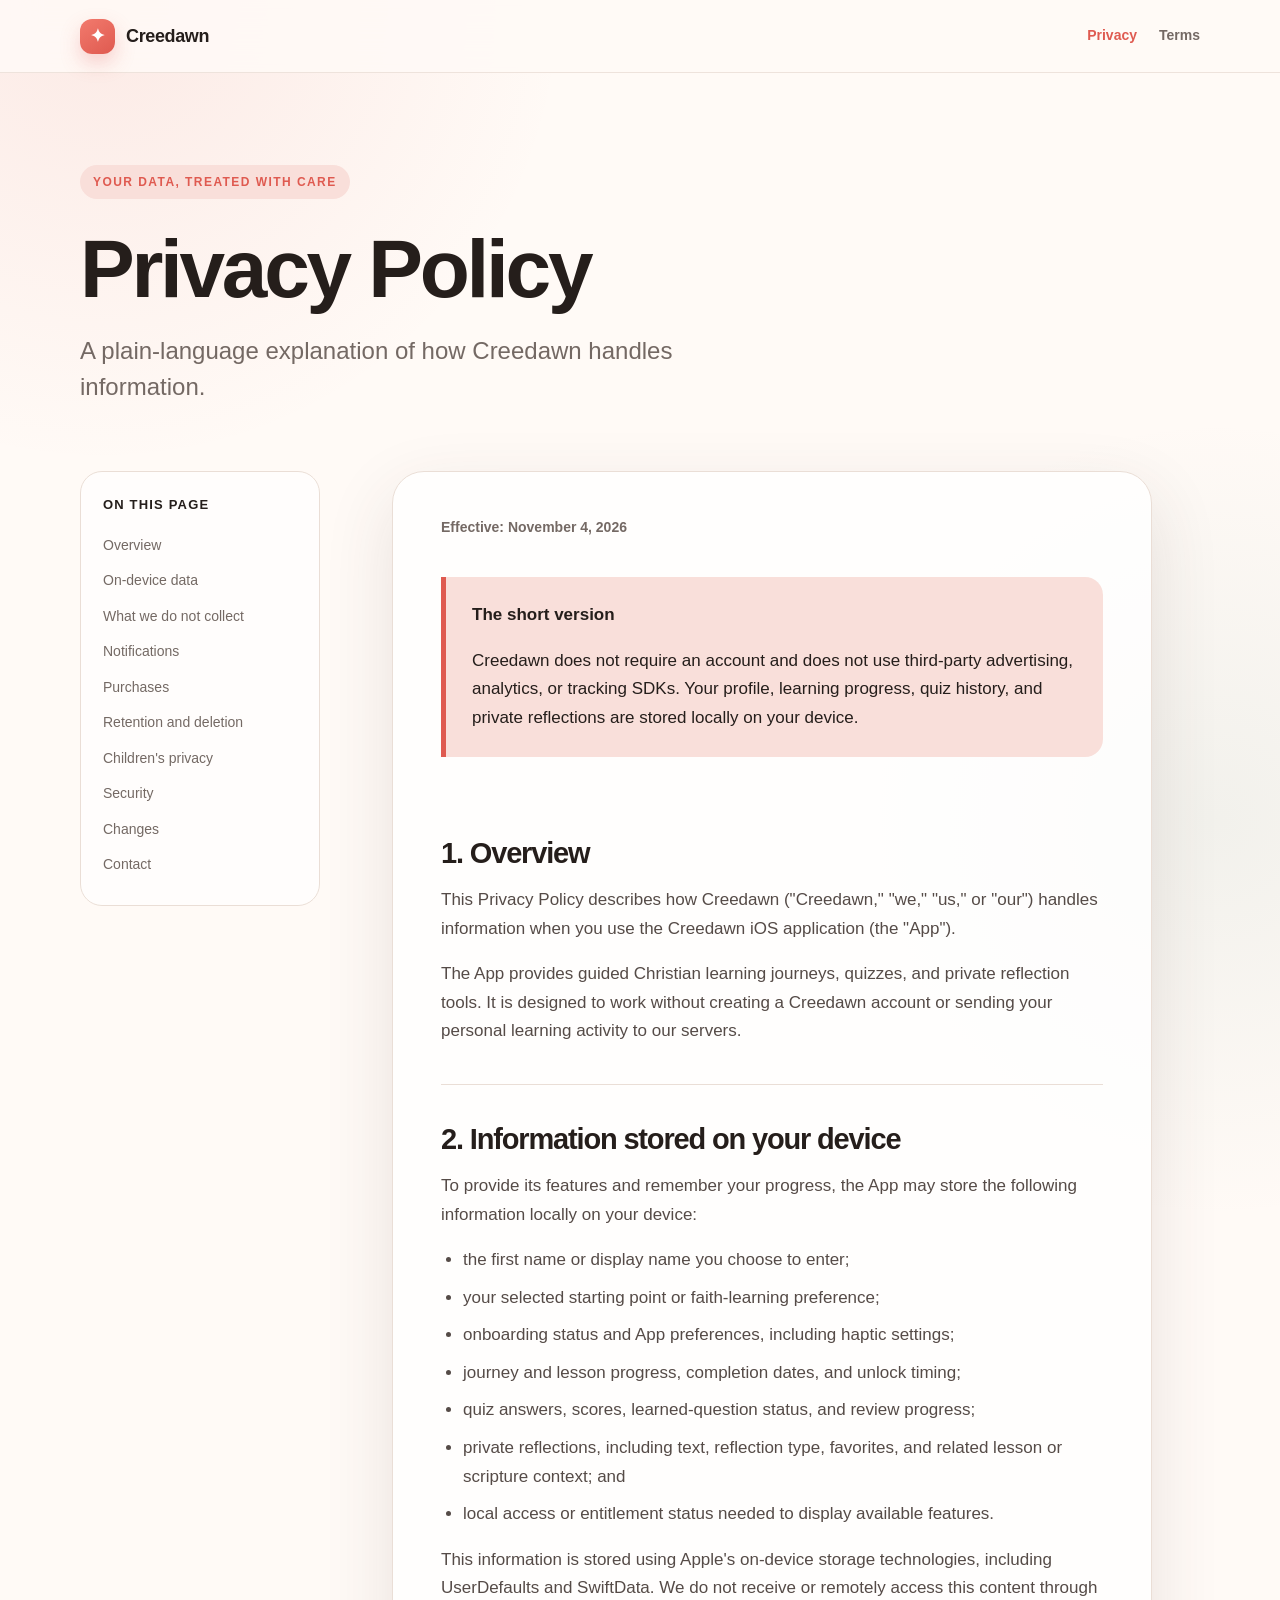
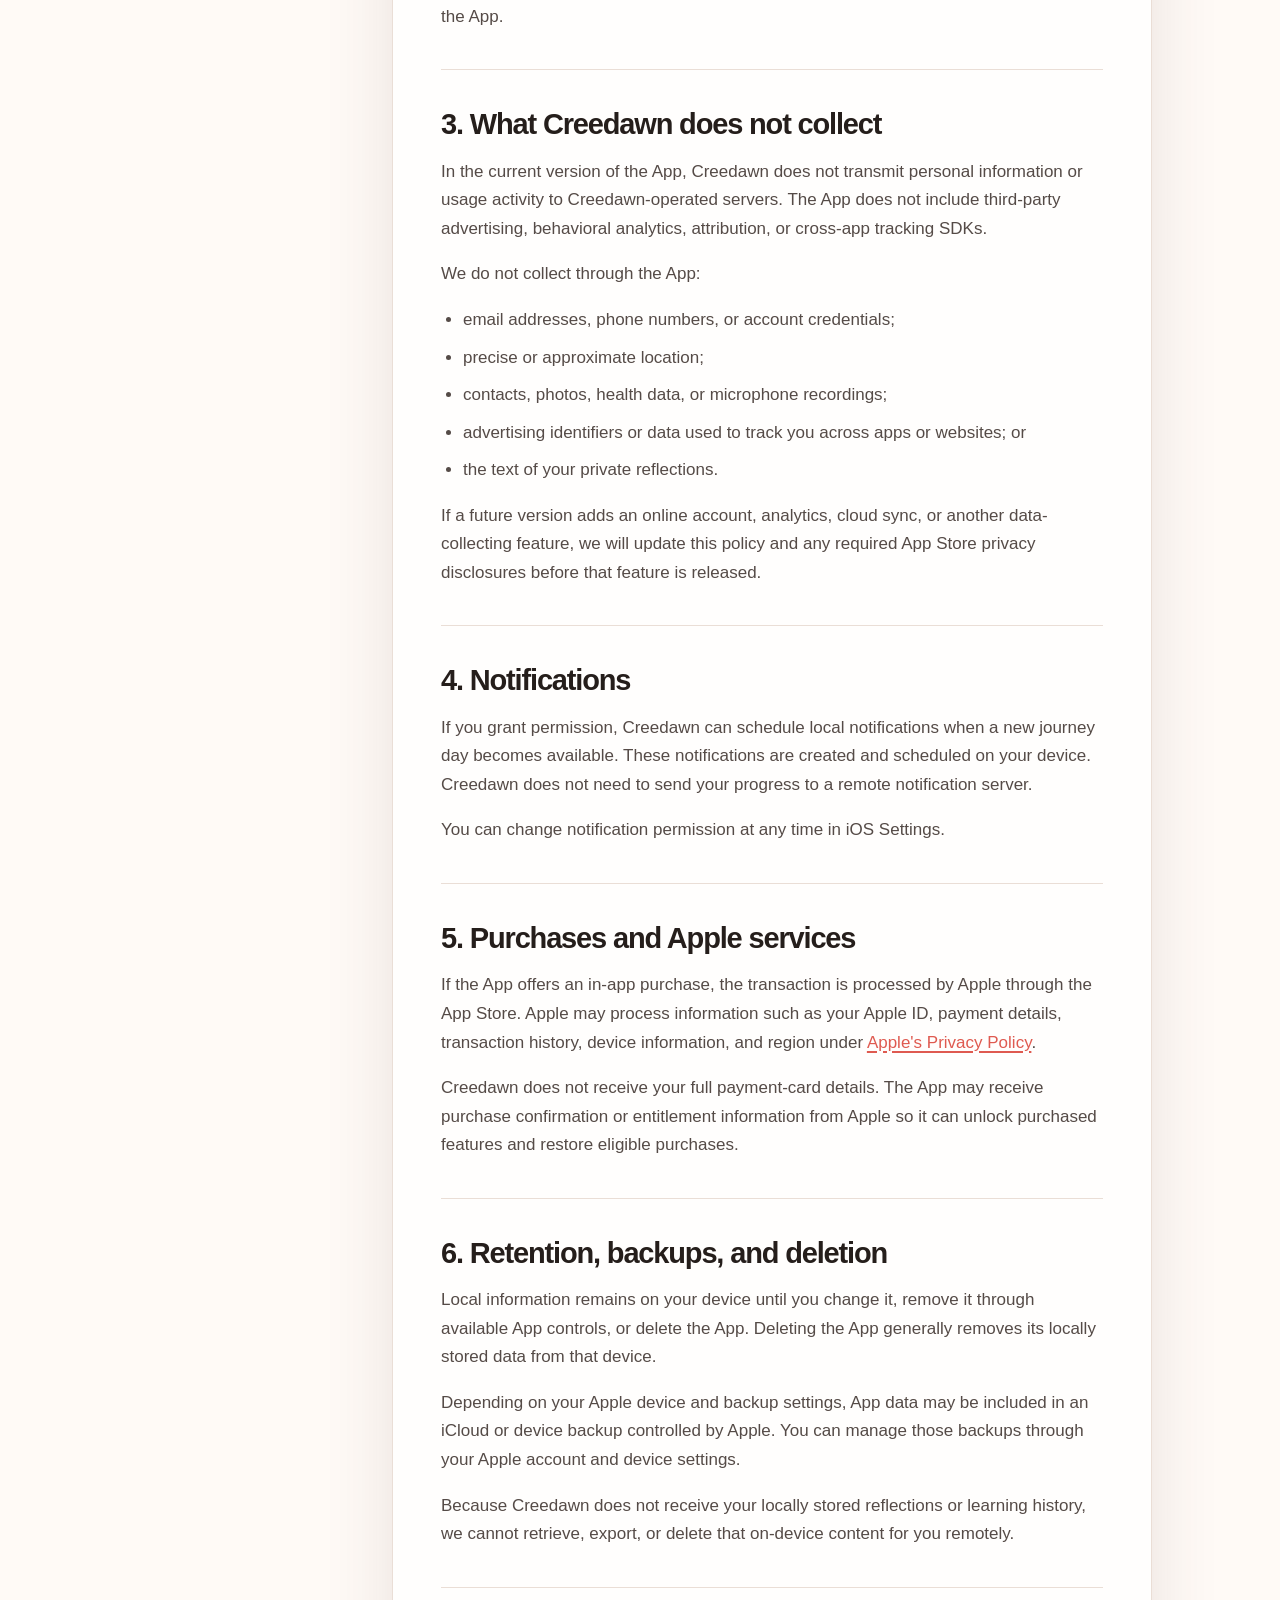
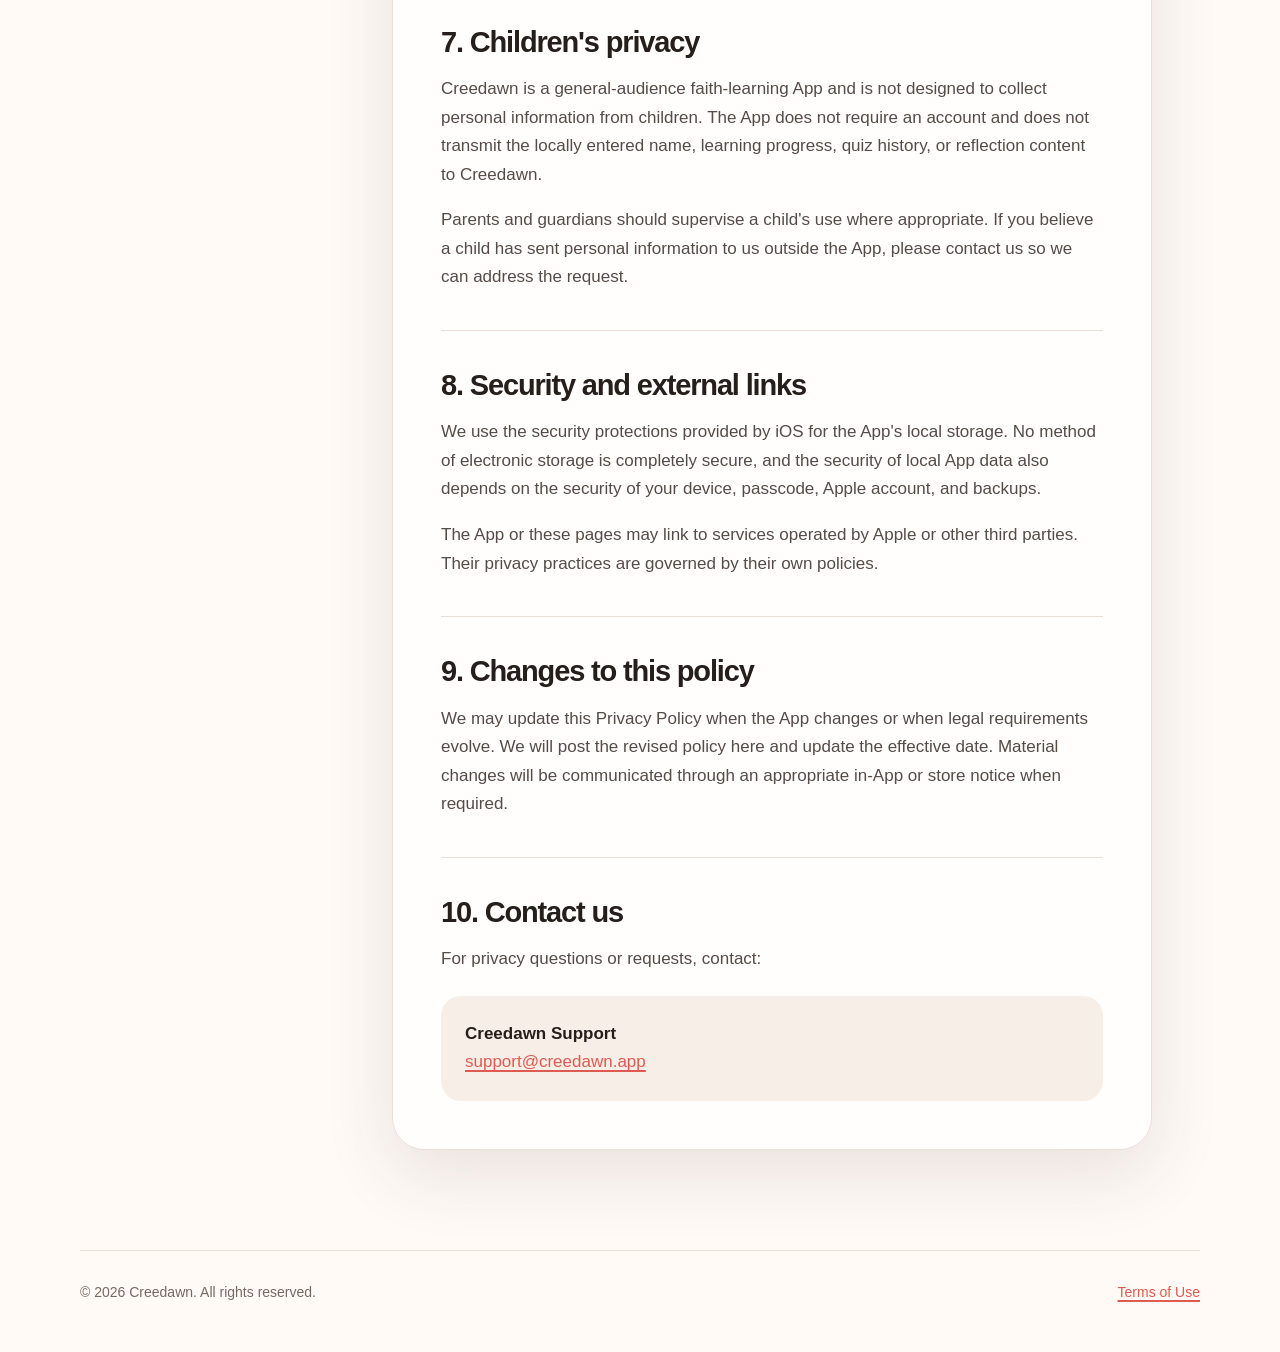
==== privacy/index.html @ 134fe07b "Add Creedawn privacy policy and terms" ====
<!doctype html>
<html lang="en">
<head>
  <meta charset="utf-8">
  <meta name="viewport" content="width=device-width, initial-scale=1">
  <meta name="description" content="Privacy Policy for the Creedawn iOS app.">
  <title>Privacy Policy — Creedawn</title>
  <link rel="stylesheet" href="../assets/styles.css">
</head>
<body>
  <header class="site-header">
    <nav class="nav" aria-label="Primary navigation">
      <a class="brand" href="../"><span class="brand-mark" aria-hidden="true">✦</span>Creedawn</a>
      <div class="nav-links">
        <a href="./" aria-current="page">Privacy</a>
        <a href="../terms/">Terms</a>
      </div>
    </nav>
  </header>

  <main>
    <section class="hero">
      <span class="eyebrow">Your data, treated with care</span>
      <h1>Privacy Policy</h1>
      <p class="hero-copy">A plain-language explanation of how Creedawn handles information.</p>
    </section>

    <div class="legal-layout">
      <aside class="toc" aria-label="Table of contents">
        <strong>On this page</strong>
        <a href="#overview">Overview</a>
        <a href="#on-device-data">On-device data</a>
        <a href="#no-collection">What we do not collect</a>
        <a href="#notifications">Notifications</a>
        <a href="#purchases">Purchases</a>
        <a href="#retention">Retention and deletion</a>
        <a href="#children">Children's privacy</a>
        <a href="#security">Security</a>
        <a href="#changes">Changes</a>
        <a href="#contact">Contact</a>
      </aside>

      <article class="legal-card">
        <p class="effective-date">Effective: November 4, 2026</p>

        <div class="summary">
          <strong>The short version</strong>
          <p>Creedawn does not require an account and does not use third-party advertising, analytics, or tracking SDKs. Your profile, learning progress, quiz history, and private reflections are stored locally on your device.</p>
        </div>

        <section class="legal-section" id="overview">
          <h2>1. Overview</h2>
          <p>This Privacy Policy describes how Creedawn ("Creedawn," "we," "us," or "our") handles information when you use the Creedawn iOS application (the "App").</p>
          <p>The App provides guided Christian learning journeys, quizzes, and private reflection tools. It is designed to work without creating a Creedawn account or sending your personal learning activity to our servers.</p>
        </section>

        <section class="legal-section" id="on-device-data">
          <h2>2. Information stored on your device</h2>
          <p>To provide its features and remember your progress, the App may store the following information locally on your device:</p>
          <ul>
            <li>the first name or display name you choose to enter;</li>
            <li>your selected starting point or faith-learning preference;</li>
            <li>onboarding status and App preferences, including haptic settings;</li>
            <li>journey and lesson progress, completion dates, and unlock timing;</li>
            <li>quiz answers, scores, learned-question status, and review progress;</li>
            <li>private reflections, including text, reflection type, favorites, and related lesson or scripture context; and</li>
            <li>local access or entitlement status needed to display available features.</li>
          </ul>
          <p>This information is stored using Apple's on-device storage technologies, including UserDefaults and SwiftData. We do not receive or remotely access this content through the App.</p>
        </section>

        <section class="legal-section" id="no-collection">
          <h2>3. What Creedawn does not collect</h2>
          <p>In the current version of the App, Creedawn does not transmit personal information or usage activity to Creedawn-operated servers. The App does not include third-party advertising, behavioral analytics, attribution, or cross-app tracking SDKs.</p>
          <p>We do not collect through the App:</p>
          <ul>
            <li>email addresses, phone numbers, or account credentials;</li>
            <li>precise or approximate location;</li>
            <li>contacts, photos, health data, or microphone recordings;</li>
            <li>advertising identifiers or data used to track you across apps or websites; or</li>
            <li>the text of your private reflections.</li>
          </ul>
          <p>If a future version adds an online account, analytics, cloud sync, or another data-collecting feature, we will update this policy and any required App Store privacy disclosures before that feature is released.</p>
        </section>

        <section class="legal-section" id="notifications">
          <h2>4. Notifications</h2>
          <p>If you grant permission, Creedawn can schedule local notifications when a new journey day becomes available. These notifications are created and scheduled on your device. Creedawn does not need to send your progress to a remote notification server.</p>
          <p>You can change notification permission at any time in iOS Settings.</p>
        </section>

        <section class="legal-section" id="purchases">
          <h2>5. Purchases and Apple services</h2>
          <p>If the App offers an in-app purchase, the transaction is processed by Apple through the App Store. Apple may process information such as your Apple ID, payment details, transaction history, device information, and region under <a href="https://www.apple.com/legal/privacy/" rel="noopener noreferrer">Apple's Privacy Policy</a>.</p>
          <p>Creedawn does not receive your full payment-card details. The App may receive purchase confirmation or entitlement information from Apple so it can unlock purchased features and restore eligible purchases.</p>
        </section>

        <section class="legal-section" id="retention">
          <h2>6. Retention, backups, and deletion</h2>
          <p>Local information remains on your device until you change it, remove it through available App controls, or delete the App. Deleting the App generally removes its locally stored data from that device.</p>
          <p>Depending on your Apple device and backup settings, App data may be included in an iCloud or device backup controlled by Apple. You can manage those backups through your Apple account and device settings.</p>
          <p>Because Creedawn does not receive your locally stored reflections or learning history, we cannot retrieve, export, or delete that on-device content for you remotely.</p>
        </section>

        <section class="legal-section" id="children">
          <h2>7. Children's privacy</h2>
          <p>Creedawn is a general-audience faith-learning App and is not designed to collect personal information from children. The App does not require an account and does not transmit the locally entered name, learning progress, quiz history, or reflection content to Creedawn.</p>
          <p>Parents and guardians should supervise a child's use where appropriate. If you believe a child has sent personal information to us outside the App, please contact us so we can address the request.</p>
        </section>

        <section class="legal-section" id="security">
          <h2>8. Security and external links</h2>
          <p>We use the security protections provided by iOS for the App's local storage. No method of electronic storage is completely secure, and the security of local App data also depends on the security of your device, passcode, Apple account, and backups.</p>
          <p>The App or these pages may link to services operated by Apple or other third parties. Their privacy practices are governed by their own policies.</p>
        </section>

        <section class="legal-section" id="changes">
          <h2>9. Changes to this policy</h2>
          <p>We may update this Privacy Policy when the App changes or when legal requirements evolve. We will post the revised policy here and update the effective date. Material changes will be communicated through an appropriate in-App or store notice when required.</p>
        </section>

        <section class="legal-section" id="contact">
          <h2>10. Contact us</h2>
          <p>For privacy questions or requests, contact:</p>
          <div class="contact-box">
            <strong>Creedawn Support</strong><br>
            <a href="mailto:support@creedawn.app">support@creedawn.app</a>
          </div>
        </section>
      </article>
    </div>
  </main>

  <footer class="site-footer">
    <p>© 2026 Creedawn. All rights reserved.</p>
    <p><a href="../terms/">Terms of Use</a></p>
  </footer>
</body>
</html>
---- assets/styles.css ----
:root {
  color-scheme: light;
  --paper: #fffaf6;
  --paper-deep: #f7eee7;
  --ink: #251e1b;
  --muted: #746964;
  --line: #eaded6;
  --coral: #df5a50;
  --coral-soft: #f9dfda;
  --cocoa: #4a342f;
  --sage: #6e9585;
  --white: #ffffff;
  --shadow: 0 24px 70px rgba(74, 52, 47, 0.12);
}

* {
  box-sizing: border-box;
}

html {
  scroll-behavior: smooth;
}

body {
  margin: 0;
  background:
    radial-gradient(circle at 8% 0%, rgba(223, 90, 80, 0.10), transparent 29rem),
    radial-gradient(circle at 95% 18%, rgba(110, 149, 133, 0.09), transparent 25rem),
    var(--paper);
  color: var(--ink);
  font-family: -apple-system, BlinkMacSystemFont, "Segoe UI", sans-serif;
  font-size: 17px;
  line-height: 1.68;
  -webkit-font-smoothing: antialiased;
}

a {
  color: var(--coral);
  text-decoration-thickness: 1.5px;
  text-underline-offset: 3px;
}

a:hover {
  color: #bb443c;
}

.site-header {
  position: sticky;
  top: 0;
  z-index: 10;
  border-bottom: 1px solid rgba(234, 222, 214, 0.8);
  background: rgba(255, 250, 246, 0.88);
  backdrop-filter: blur(18px);
  -webkit-backdrop-filter: blur(18px);
}

.nav {
  width: min(1120px, calc(100% - 40px));
  min-height: 72px;
  margin: 0 auto;
  display: flex;
  align-items: center;
  justify-content: space-between;
  gap: 24px;
}

.brand {
  display: inline-flex;
  align-items: center;
  gap: 11px;
  color: var(--ink);
  font-size: 18px;
  font-weight: 800;
  letter-spacing: -0.02em;
  text-decoration: none;
}

.brand-mark {
  width: 35px;
  height: 35px;
  display: grid;
  place-items: center;
  border-radius: 12px;
  color: var(--white);
  background: linear-gradient(145deg, #f27a6d, var(--coral));
  box-shadow: 0 9px 20px rgba(223, 90, 80, 0.26);
}

.nav-links {
  display: flex;
  align-items: center;
  gap: 22px;
}

.nav-links a {
  color: var(--muted);
  font-size: 14px;
  font-weight: 700;
  text-decoration: none;
}

.nav-links a[aria-current="page"],
.nav-links a:hover {
  color: var(--coral);
}

.hero,
.legal-layout,
.home-grid,
.site-footer {
  width: min(1120px, calc(100% - 40px));
  margin-left: auto;
  margin-right: auto;
}

.hero {
  padding: 92px 0 46px;
}

.eyebrow {
  display: inline-flex;
  align-items: center;
  min-height: 34px;
  padding: 6px 13px;
  border-radius: 999px;
  color: var(--coral);
  background: var(--coral-soft);
  font-size: 12px;
  font-weight: 800;
  letter-spacing: 0.12em;
  text-transform: uppercase;
}

h1,
h2,
h3 {
  margin-top: 0;
  letter-spacing: -0.04em;
  line-height: 1.12;
}

h1 {
  max-width: 820px;
  margin: 24px 0 18px;
  font-size: clamp(46px, 7vw, 82px);
}

.hero-copy {
  max-width: 720px;
  margin: 0;
  color: var(--muted);
  font-size: clamp(19px, 2.5vw, 24px);
  line-height: 1.5;
}

.home-grid {
  display: grid;
  grid-template-columns: repeat(2, minmax(0, 1fr));
  gap: 22px;
  padding: 30px 0 100px;
}

.home-card {
  min-height: 300px;
  padding: 36px;
  border: 1px solid var(--line);
  border-radius: 30px;
  background: rgba(255, 255, 255, 0.82);
  box-shadow: var(--shadow);
  display: flex;
  flex-direction: column;
  align-items: flex-start;
}

.home-card.dark {
  color: var(--white);
  border-color: transparent;
  background: linear-gradient(145deg, #3b2a26, var(--cocoa));
}

.card-icon {
  width: 58px;
  height: 58px;
  margin-bottom: 38px;
  display: grid;
  place-items: center;
  border-radius: 19px;
  color: var(--coral);
  background: var(--coral-soft);
  font-size: 26px;
}

.home-card h2 {
  margin-bottom: 12px;
  font-size: 34px;
}

.home-card p {
  margin: 0 0 28px;
  color: var(--muted);
}

.home-card.dark p {
  color: rgba(255, 255, 255, 0.68);
}

.card-link {
  margin-top: auto;
  font-weight: 800;
}

.legal-layout {
  display: grid;
  grid-template-columns: 240px minmax(0, 760px);
  gap: 72px;
  align-items: start;
  padding: 20px 0 100px;
}

.toc {
  position: sticky;
  top: 104px;
  padding: 22px;
  border: 1px solid var(--line);
  border-radius: 22px;
  background: rgba(255, 255, 255, 0.66);
}

.toc strong {
  display: block;
  margin-bottom: 12px;
  font-size: 13px;
  letter-spacing: 0.09em;
  text-transform: uppercase;
}

.toc a {
  display: block;
  padding: 6px 0;
  color: var(--muted);
  font-size: 14px;
  text-decoration: none;
}

.toc a:hover {
  color: var(--coral);
}

.legal-card {
  padding: 48px;
  border: 1px solid var(--line);
  border-radius: 32px;
  background: rgba(255, 255, 255, 0.84);
  box-shadow: var(--shadow);
}

.effective-date {
  margin: -4px 0 38px;
  color: var(--muted);
  font-size: 14px;
  font-weight: 650;
}

.summary {
  margin-bottom: 42px;
  padding: 24px 26px;
  border-left: 5px solid var(--coral);
  border-radius: 0 18px 18px 0;
  background: var(--coral-soft);
}

.summary p:last-child {
  margin-bottom: 0;
}

.legal-section {
  padding-top: 38px;
  scroll-margin-top: 100px;
}

.legal-section + .legal-section {
  margin-top: 38px;
  border-top: 1px solid var(--line);
}

.legal-section h2 {
  margin-bottom: 16px;
  font-size: 29px;
}

.legal-section h3 {
  margin: 26px 0 10px;
  font-size: 20px;
}

.legal-section p,
.legal-section li {
  color: #554b47;
}

.legal-section ul {
  padding-left: 22px;
}

.legal-section li + li {
  margin-top: 9px;
}

.contact-box {
  margin-top: 22px;
  padding: 24px;
  border-radius: 20px;
  background: var(--paper-deep);
}

.site-footer {
  padding: 30px 0 48px;
  border-top: 1px solid var(--line);
  color: var(--muted);
  font-size: 14px;
  display: flex;
  justify-content: space-between;
  gap: 24px;
}

.site-footer p {
  margin: 0;
}

@media (max-width: 820px) {
  .hero {
    padding-top: 62px;
  }

  .home-grid,
  .legal-layout {
    grid-template-columns: 1fr;
  }

  .legal-layout {
    gap: 24px;
  }

  .toc {
    position: static;
  }

  .legal-card {
    padding: 30px 24px;
  }
}

@media (max-width: 560px) {
  body {
    font-size: 16px;
  }

  .nav {
    min-height: 64px;
  }

  .nav-links {
    gap: 13px;
  }

  .nav-links a {
    font-size: 12px;
  }

  .hero,
  .legal-layout,
  .home-grid,
  .site-footer {
    width: min(100% - 28px, 1120px);
  }

  .home-card {
    min-height: 270px;
    padding: 28px;
  }

  .site-footer {
    flex-direction: column;
  }
}
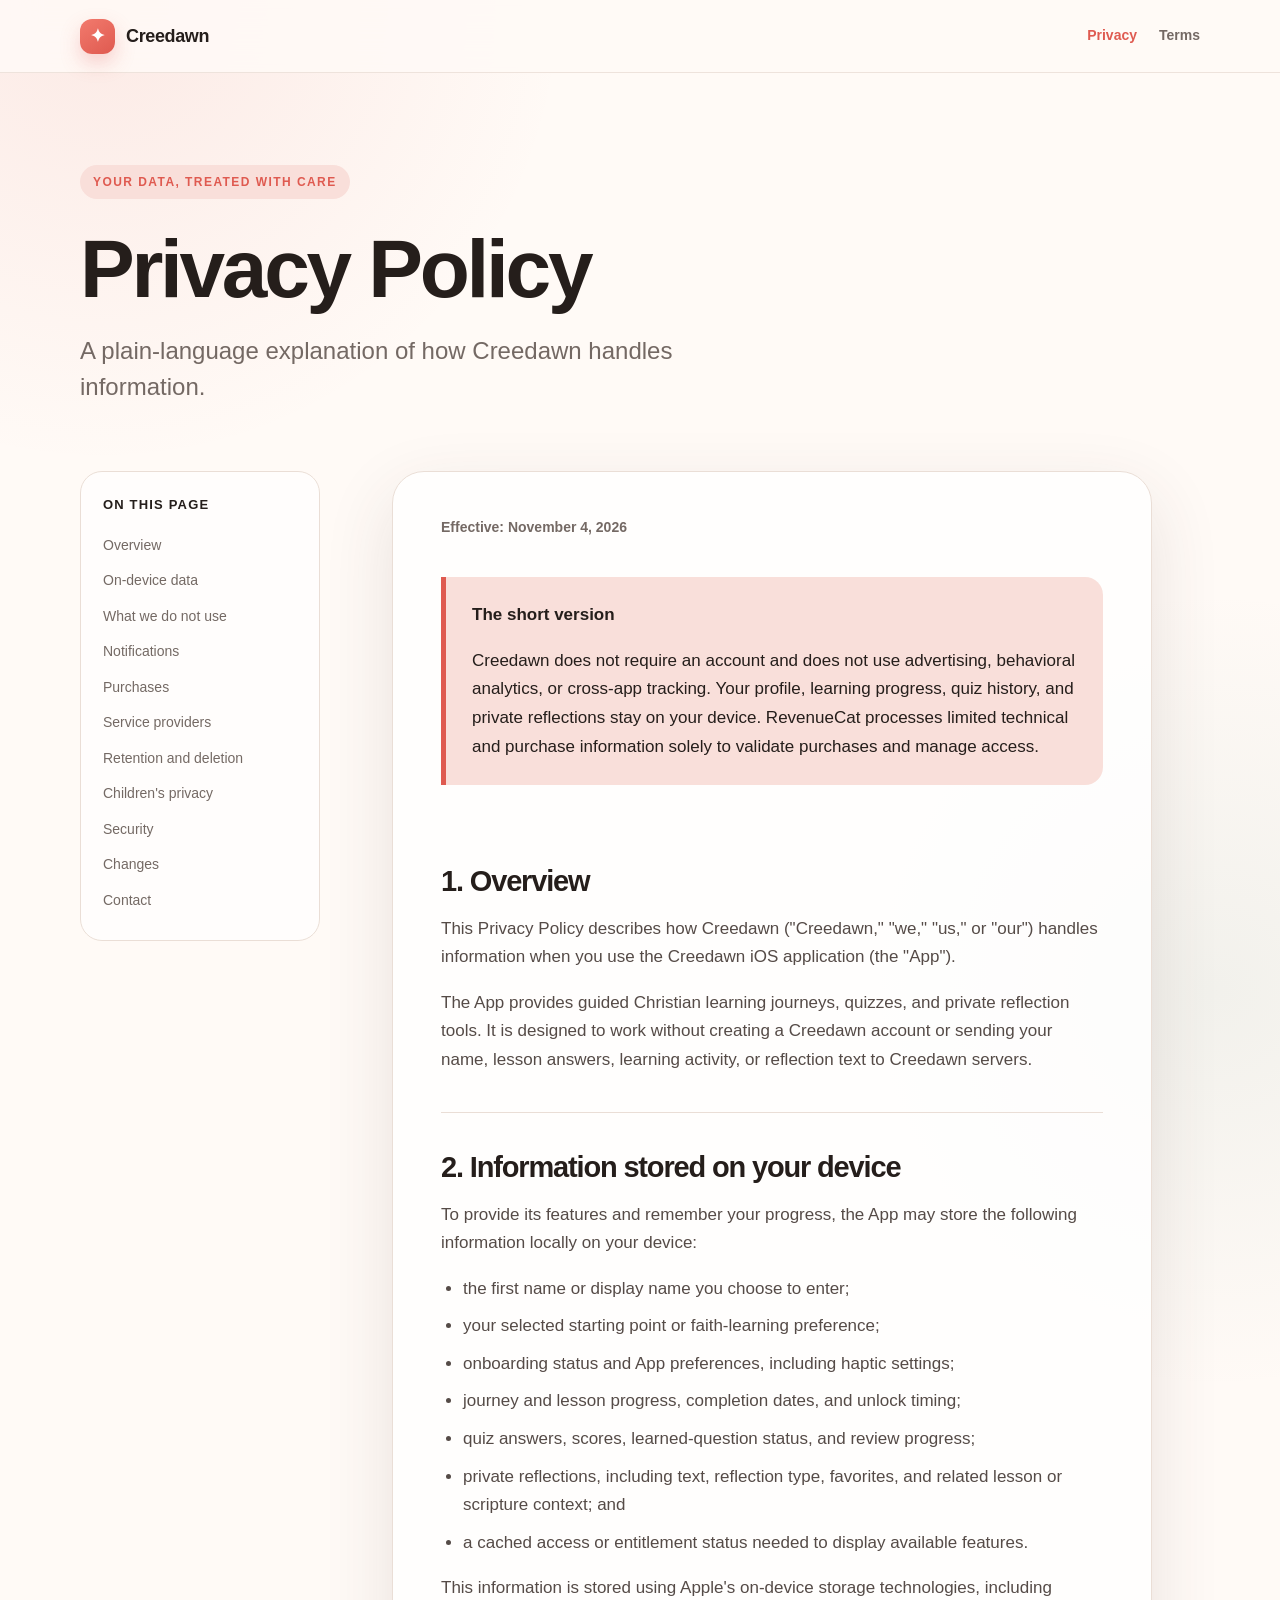
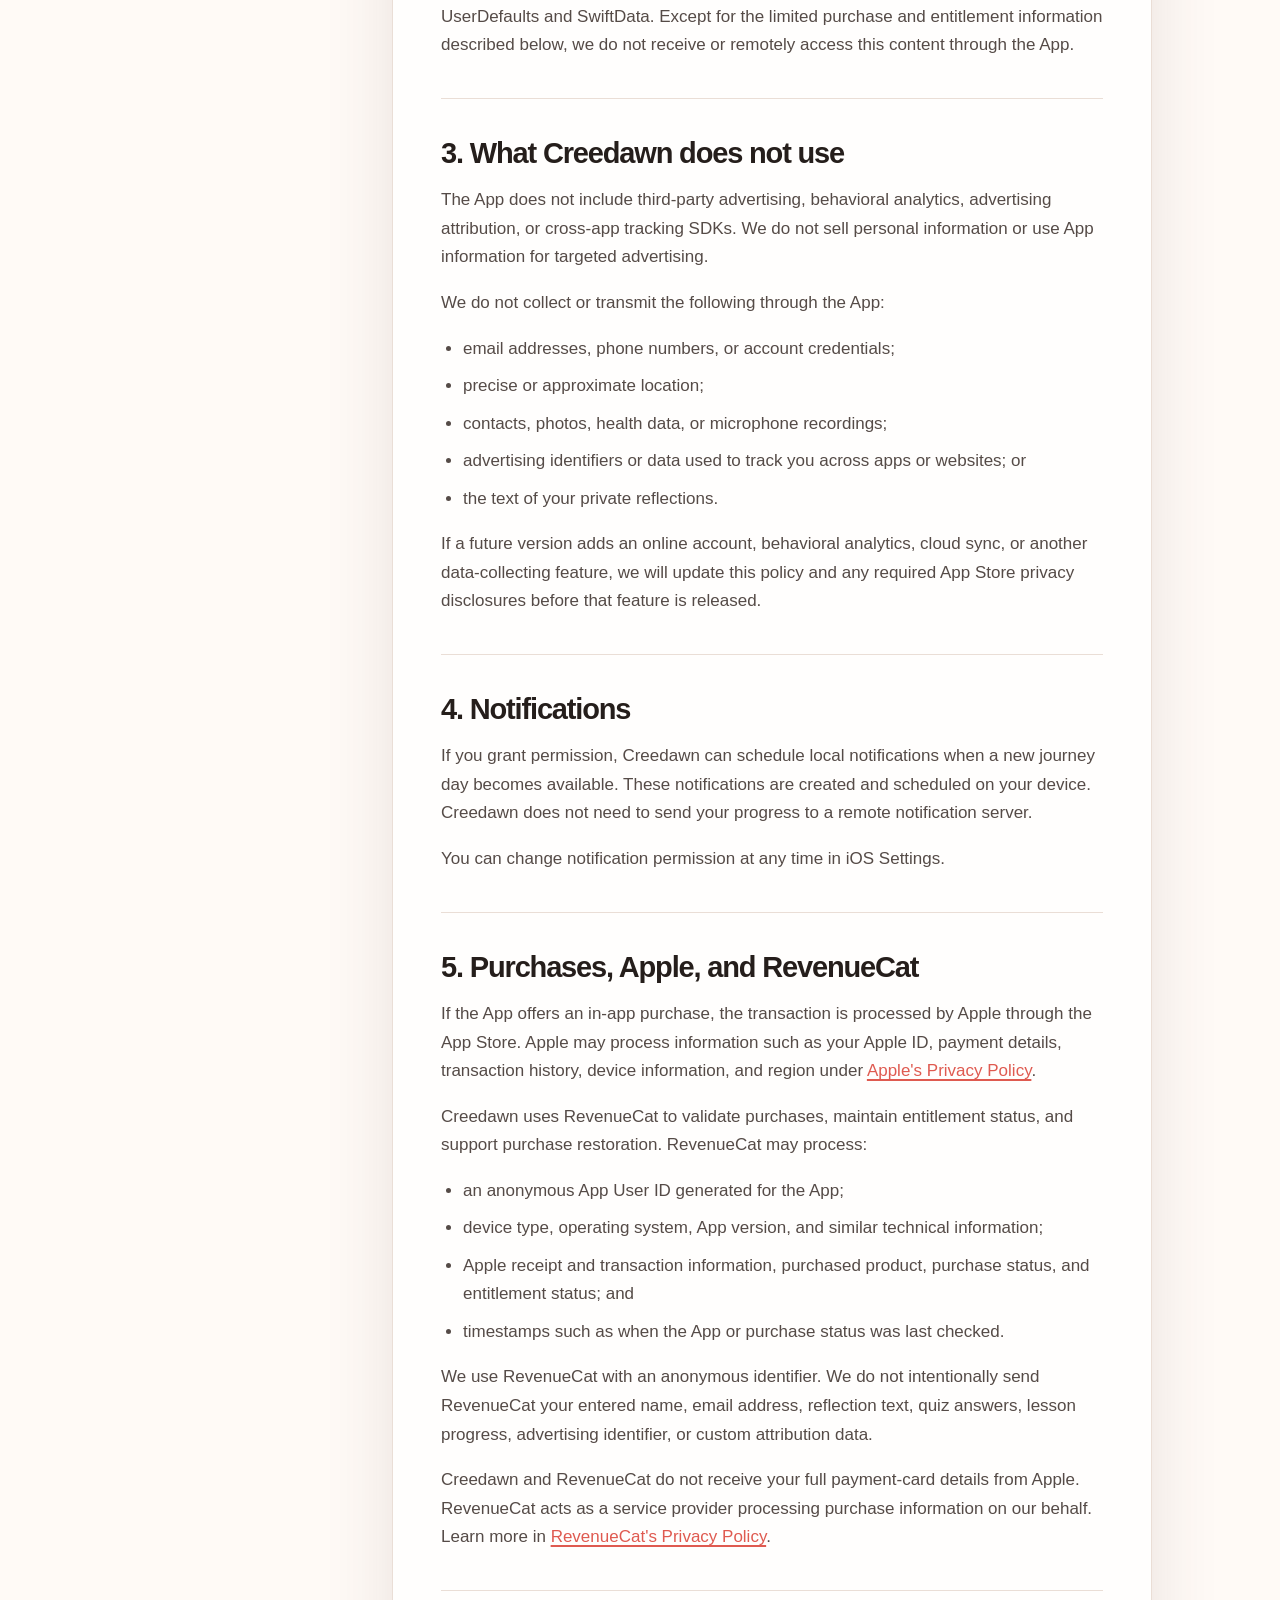
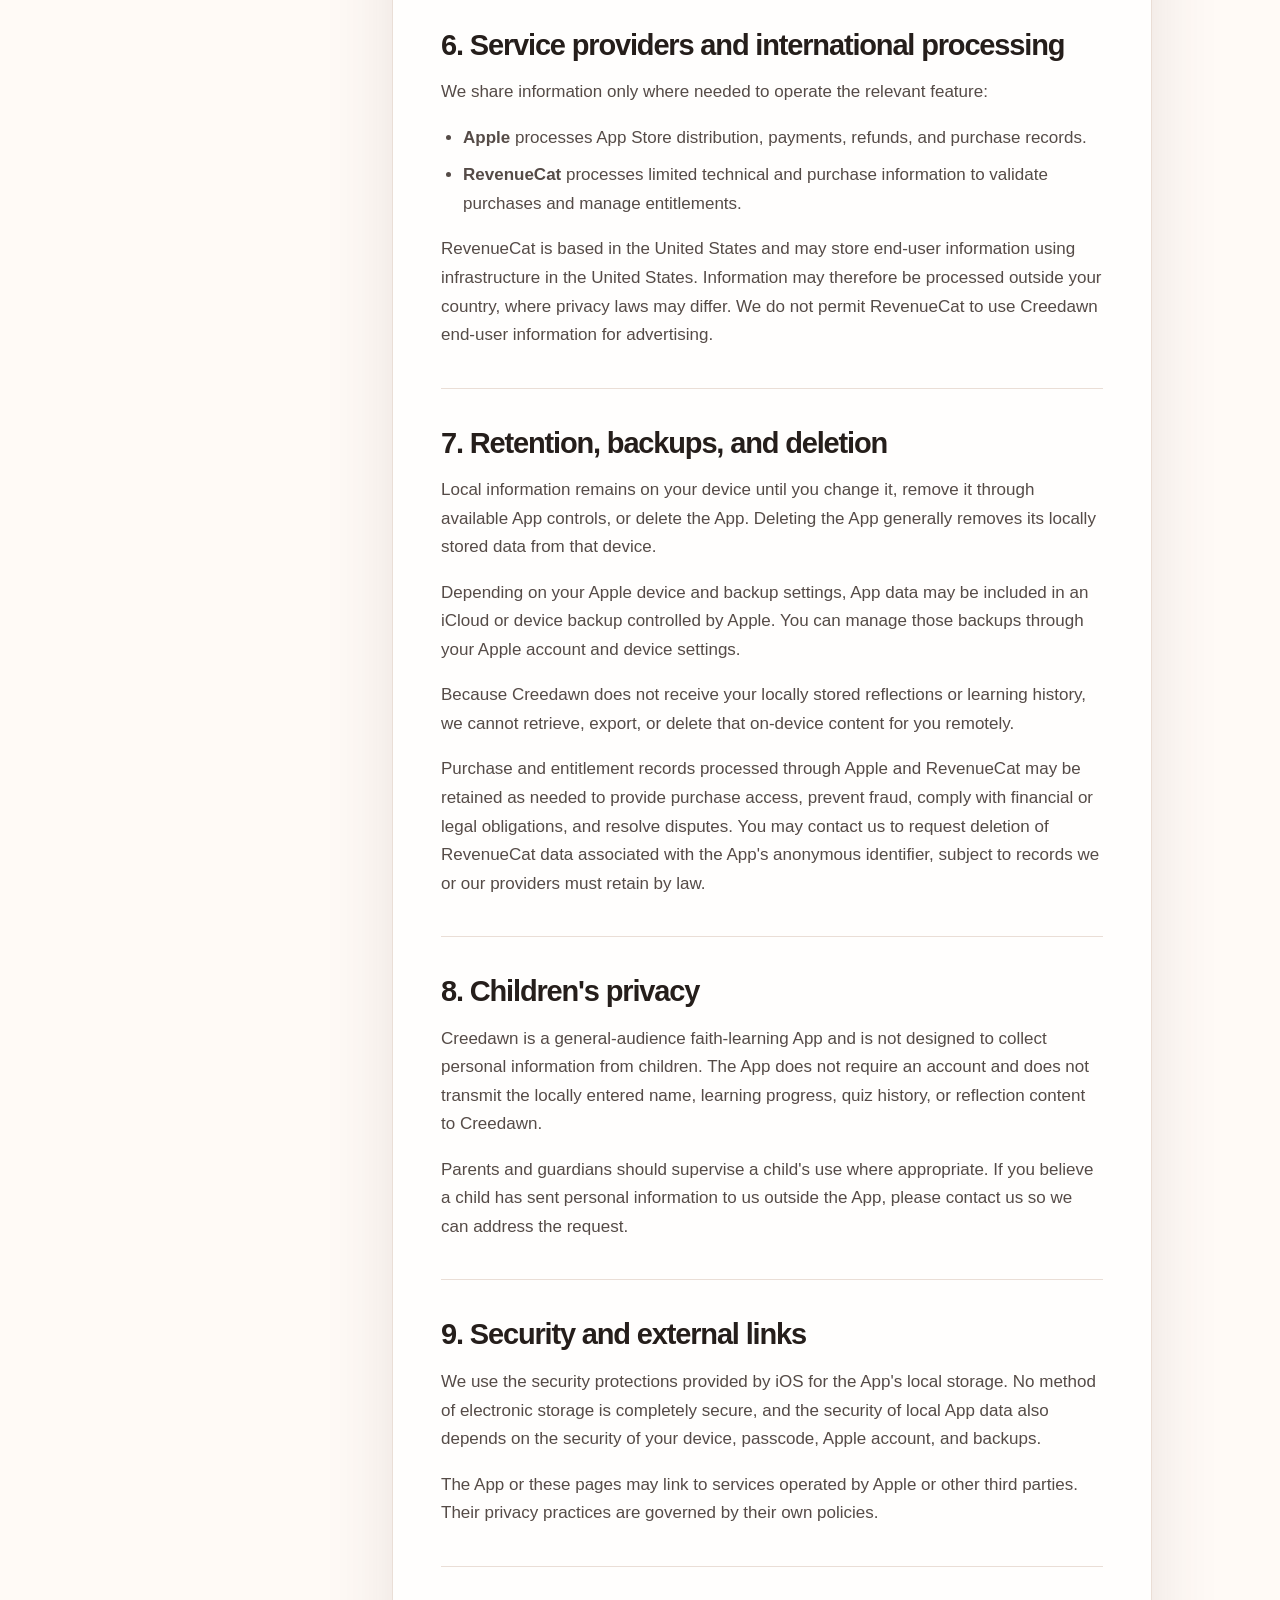
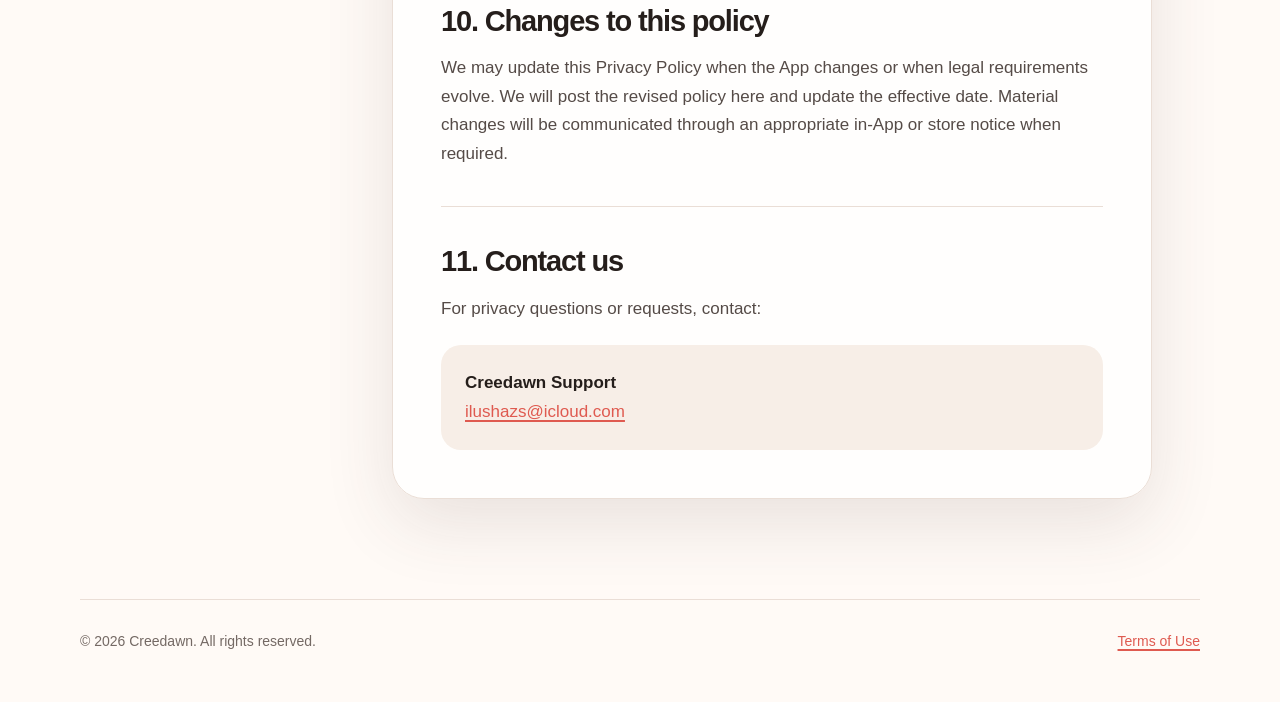
==== commit d7e15cd0: "Document RevenueCat purchase processing" ====
--- a/privacy/index.html
+++ b/privacy/index.html
@@ -30,9 +30,10 @@
         <strong>On this page</strong>
         <a href="#overview">Overview</a>
         <a href="#on-device-data">On-device data</a>
-        <a href="#no-collection">What we do not collect</a>
+        <a href="#no-collection">What we do not use</a>
         <a href="#notifications">Notifications</a>
         <a href="#purchases">Purchases</a>
+        <a href="#service-providers">Service providers</a>
         <a href="#retention">Retention and deletion</a>
         <a href="#children">Children's privacy</a>
         <a href="#security">Security</a>
@@ -45,13 +46,13 @@
 
         <div class="summary">
           <strong>The short version</strong>
-          <p>Creedawn does not require an account and does not use third-party advertising, analytics, or tracking SDKs. Your profile, learning progress, quiz history, and private reflections are stored locally on your device.</p>
+          <p>Creedawn does not require an account and does not use advertising, behavioral analytics, or cross-app tracking. Your profile, learning progress, quiz history, and private reflections stay on your device. RevenueCat processes limited technical and purchase information solely to validate purchases and manage access.</p>
         </div>
 
         <section class="legal-section" id="overview">
           <h2>1. Overview</h2>
           <p>This Privacy Policy describes how Creedawn ("Creedawn," "we," "us," or "our") handles information when you use the Creedawn iOS application (the "App").</p>
-          <p>The App provides guided Christian learning journeys, quizzes, and private reflection tools. It is designed to work without creating a Creedawn account or sending your personal learning activity to our servers.</p>
+          <p>The App provides guided Christian learning journeys, quizzes, and private reflection tools. It is designed to work without creating a Creedawn account or sending your name, lesson answers, learning activity, or reflection text to Creedawn servers.</p>
         </section>
 
         <section class="legal-section" id="on-device-data">
@@ -64,15 +65,15 @@
             <li>journey and lesson progress, completion dates, and unlock timing;</li>
             <li>quiz answers, scores, learned-question status, and review progress;</li>
             <li>private reflections, including text, reflection type, favorites, and related lesson or scripture context; and</li>
-            <li>local access or entitlement status needed to display available features.</li>
+            <li>a cached access or entitlement status needed to display available features.</li>
           </ul>
-          <p>This information is stored using Apple's on-device storage technologies, including UserDefaults and SwiftData. We do not receive or remotely access this content through the App.</p>
+          <p>This information is stored using Apple's on-device storage technologies, including UserDefaults and SwiftData. Except for the limited purchase and entitlement information described below, we do not receive or remotely access this content through the App.</p>
         </section>
 
         <section class="legal-section" id="no-collection">
-          <h2>3. What Creedawn does not collect</h2>
-          <p>In the current version of the App, Creedawn does not transmit personal information or usage activity to Creedawn-operated servers. The App does not include third-party advertising, behavioral analytics, attribution, or cross-app tracking SDKs.</p>
-          <p>We do not collect through the App:</p>
+          <h2>3. What Creedawn does not use</h2>
+          <p>The App does not include third-party advertising, behavioral analytics, advertising attribution, or cross-app tracking SDKs. We do not sell personal information or use App information for targeted advertising.</p>
+          <p>We do not collect or transmit the following through the App:</p>
           <ul>
             <li>email addresses, phone numbers, or account credentials;</li>
             <li>precise or approximate location;</li>
@@ -80,7 +81,7 @@
             <li>advertising identifiers or data used to track you across apps or websites; or</li>
             <li>the text of your private reflections.</li>
           </ul>
-          <p>If a future version adds an online account, analytics, cloud sync, or another data-collecting feature, we will update this policy and any required App Store privacy disclosures before that feature is released.</p>
+          <p>If a future version adds an online account, behavioral analytics, cloud sync, or another data-collecting feature, we will update this policy and any required App Store privacy disclosures before that feature is released.</p>
         </section>
 
         <section class="legal-section" id="notifications">
@@ -90,41 +91,60 @@
         </section>
 
         <section class="legal-section" id="purchases">
-          <h2>5. Purchases and Apple services</h2>
+          <h2>5. Purchases, Apple, and RevenueCat</h2>
           <p>If the App offers an in-app purchase, the transaction is processed by Apple through the App Store. Apple may process information such as your Apple ID, payment details, transaction history, device information, and region under <a href="https://www.apple.com/legal/privacy/" rel="noopener noreferrer">Apple's Privacy Policy</a>.</p>
-          <p>Creedawn does not receive your full payment-card details. The App may receive purchase confirmation or entitlement information from Apple so it can unlock purchased features and restore eligible purchases.</p>
+          <p>Creedawn uses RevenueCat to validate purchases, maintain entitlement status, and support purchase restoration. RevenueCat may process:</p>
+          <ul>
+            <li>an anonymous App User ID generated for the App;</li>
+            <li>device type, operating system, App version, and similar technical information;</li>
+            <li>Apple receipt and transaction information, purchased product, purchase status, and entitlement status; and</li>
+            <li>timestamps such as when the App or purchase status was last checked.</li>
+          </ul>
+          <p>We use RevenueCat with an anonymous identifier. We do not intentionally send RevenueCat your entered name, email address, reflection text, quiz answers, lesson progress, advertising identifier, or custom attribution data.</p>
+          <p>Creedawn and RevenueCat do not receive your full payment-card details from Apple. RevenueCat acts as a service provider processing purchase information on our behalf. Learn more in <a href="https://www.revenuecat.com/privacy/" rel="noopener noreferrer">RevenueCat's Privacy Policy</a>.</p>
+        </section>
+
+        <section class="legal-section" id="service-providers">
+          <h2>6. Service providers and international processing</h2>
+          <p>We share information only where needed to operate the relevant feature:</p>
+          <ul>
+            <li><strong>Apple</strong> processes App Store distribution, payments, refunds, and purchase records.</li>
+            <li><strong>RevenueCat</strong> processes limited technical and purchase information to validate purchases and manage entitlements.</li>
+          </ul>
+          <p>RevenueCat is based in the United States and may store end-user information using infrastructure in the United States. Information may therefore be processed outside your country, where privacy laws may differ. We do not permit RevenueCat to use Creedawn end-user information for advertising.</p>
         </section>
 
         <section class="legal-section" id="retention">
-          <h2>6. Retention, backups, and deletion</h2>
+          <h2>7. Retention, backups, and deletion</h2>
           <p>Local information remains on your device until you change it, remove it through available App controls, or delete the App. Deleting the App generally removes its locally stored data from that device.</p>
           <p>Depending on your Apple device and backup settings, App data may be included in an iCloud or device backup controlled by Apple. You can manage those backups through your Apple account and device settings.</p>
           <p>Because Creedawn does not receive your locally stored reflections or learning history, we cannot retrieve, export, or delete that on-device content for you remotely.</p>
+          <p>Purchase and entitlement records processed through Apple and RevenueCat may be retained as needed to provide purchase access, prevent fraud, comply with financial or legal obligations, and resolve disputes. You may contact us to request deletion of RevenueCat data associated with the App's anonymous identifier, subject to records we or our providers must retain by law.</p>
         </section>
 
         <section class="legal-section" id="children">
-          <h2>7. Children's privacy</h2>
+          <h2>8. Children's privacy</h2>
           <p>Creedawn is a general-audience faith-learning App and is not designed to collect personal information from children. The App does not require an account and does not transmit the locally entered name, learning progress, quiz history, or reflection content to Creedawn.</p>
           <p>Parents and guardians should supervise a child's use where appropriate. If you believe a child has sent personal information to us outside the App, please contact us so we can address the request.</p>
         </section>
 
         <section class="legal-section" id="security">
-          <h2>8. Security and external links</h2>
+          <h2>9. Security and external links</h2>
           <p>We use the security protections provided by iOS for the App's local storage. No method of electronic storage is completely secure, and the security of local App data also depends on the security of your device, passcode, Apple account, and backups.</p>
           <p>The App or these pages may link to services operated by Apple or other third parties. Their privacy practices are governed by their own policies.</p>
         </section>
 
         <section class="legal-section" id="changes">
-          <h2>9. Changes to this policy</h2>
+          <h2>10. Changes to this policy</h2>
           <p>We may update this Privacy Policy when the App changes or when legal requirements evolve. We will post the revised policy here and update the effective date. Material changes will be communicated through an appropriate in-App or store notice when required.</p>
         </section>
 
         <section class="legal-section" id="contact">
-          <h2>10. Contact us</h2>
+          <h2>11. Contact us</h2>
           <p>For privacy questions or requests, contact:</p>
           <div class="contact-box">
             <strong>Creedawn Support</strong><br>
-            <a href="mailto:support@creedawn.app">support@creedawn.app</a>
+            <a href="mailto:ilushazs@icloud.com">ilushazs@icloud.com</a>
           </div>
         </section>
       </article>
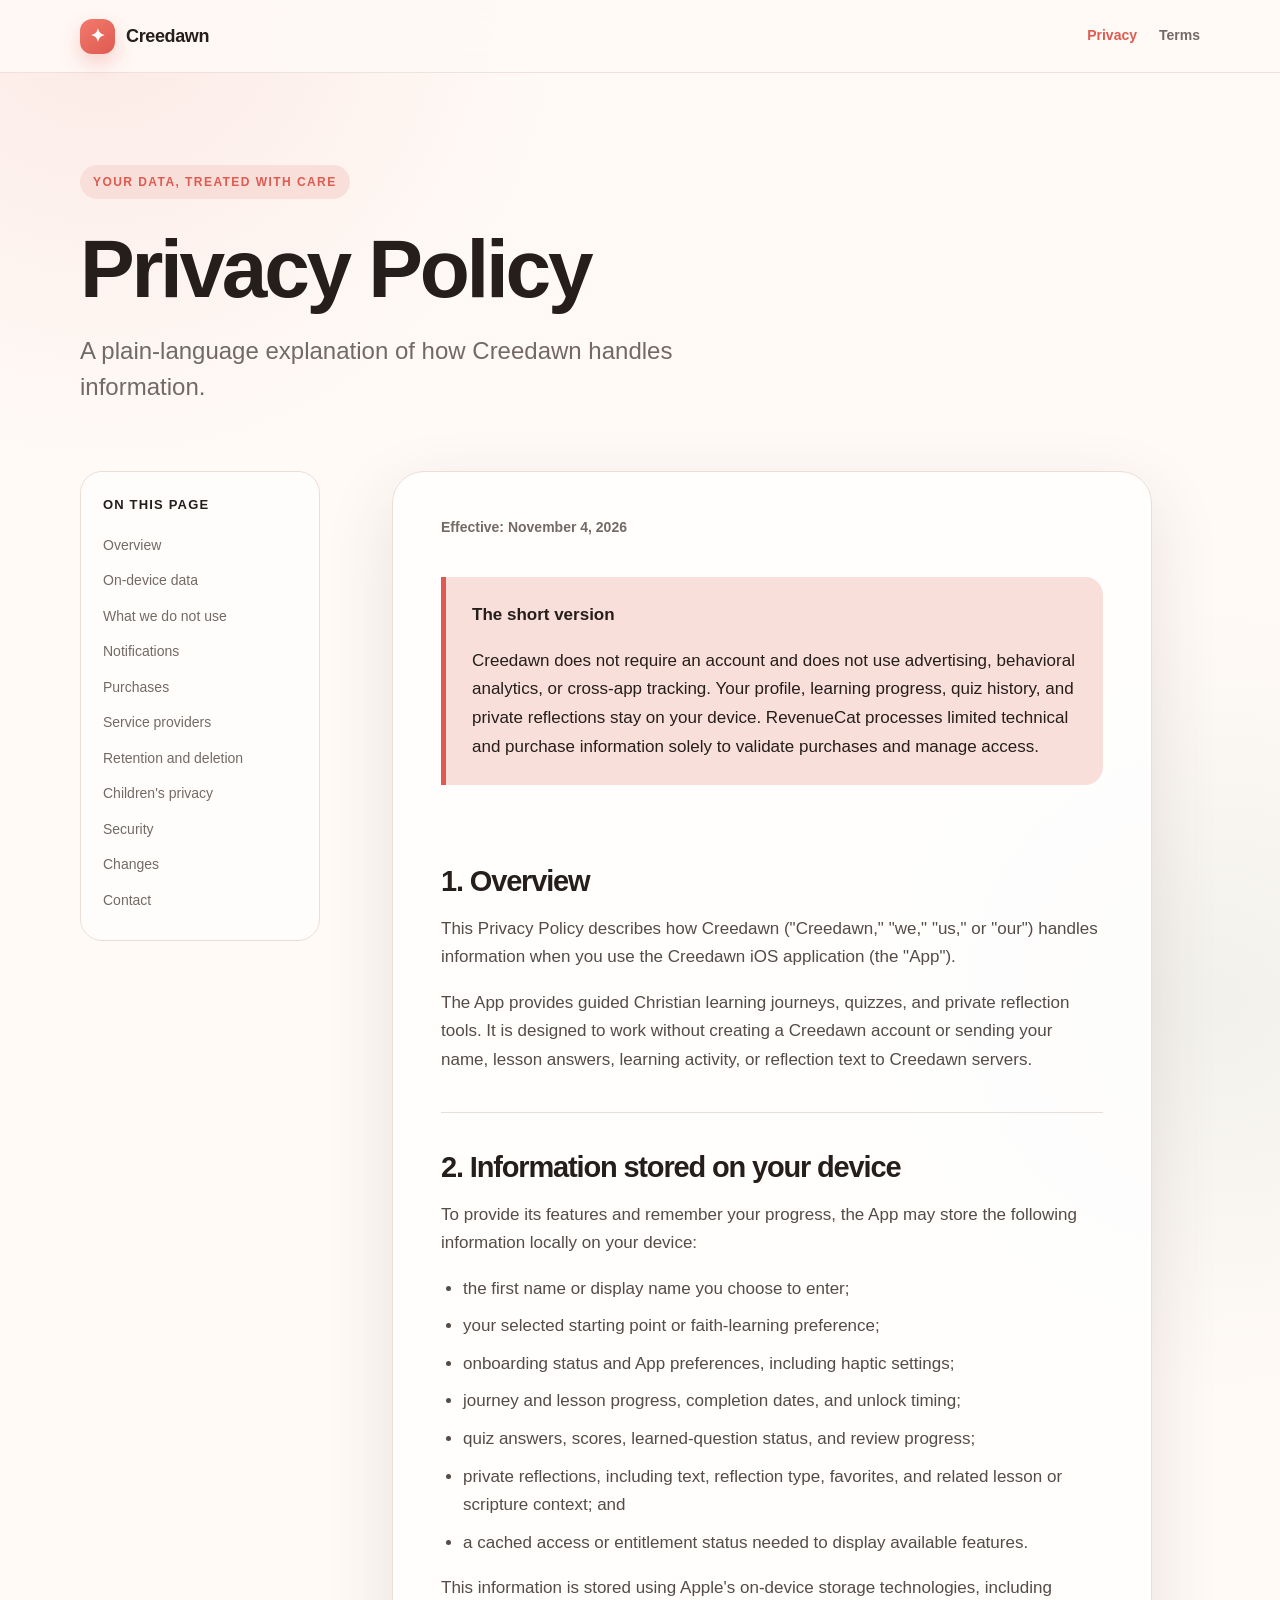
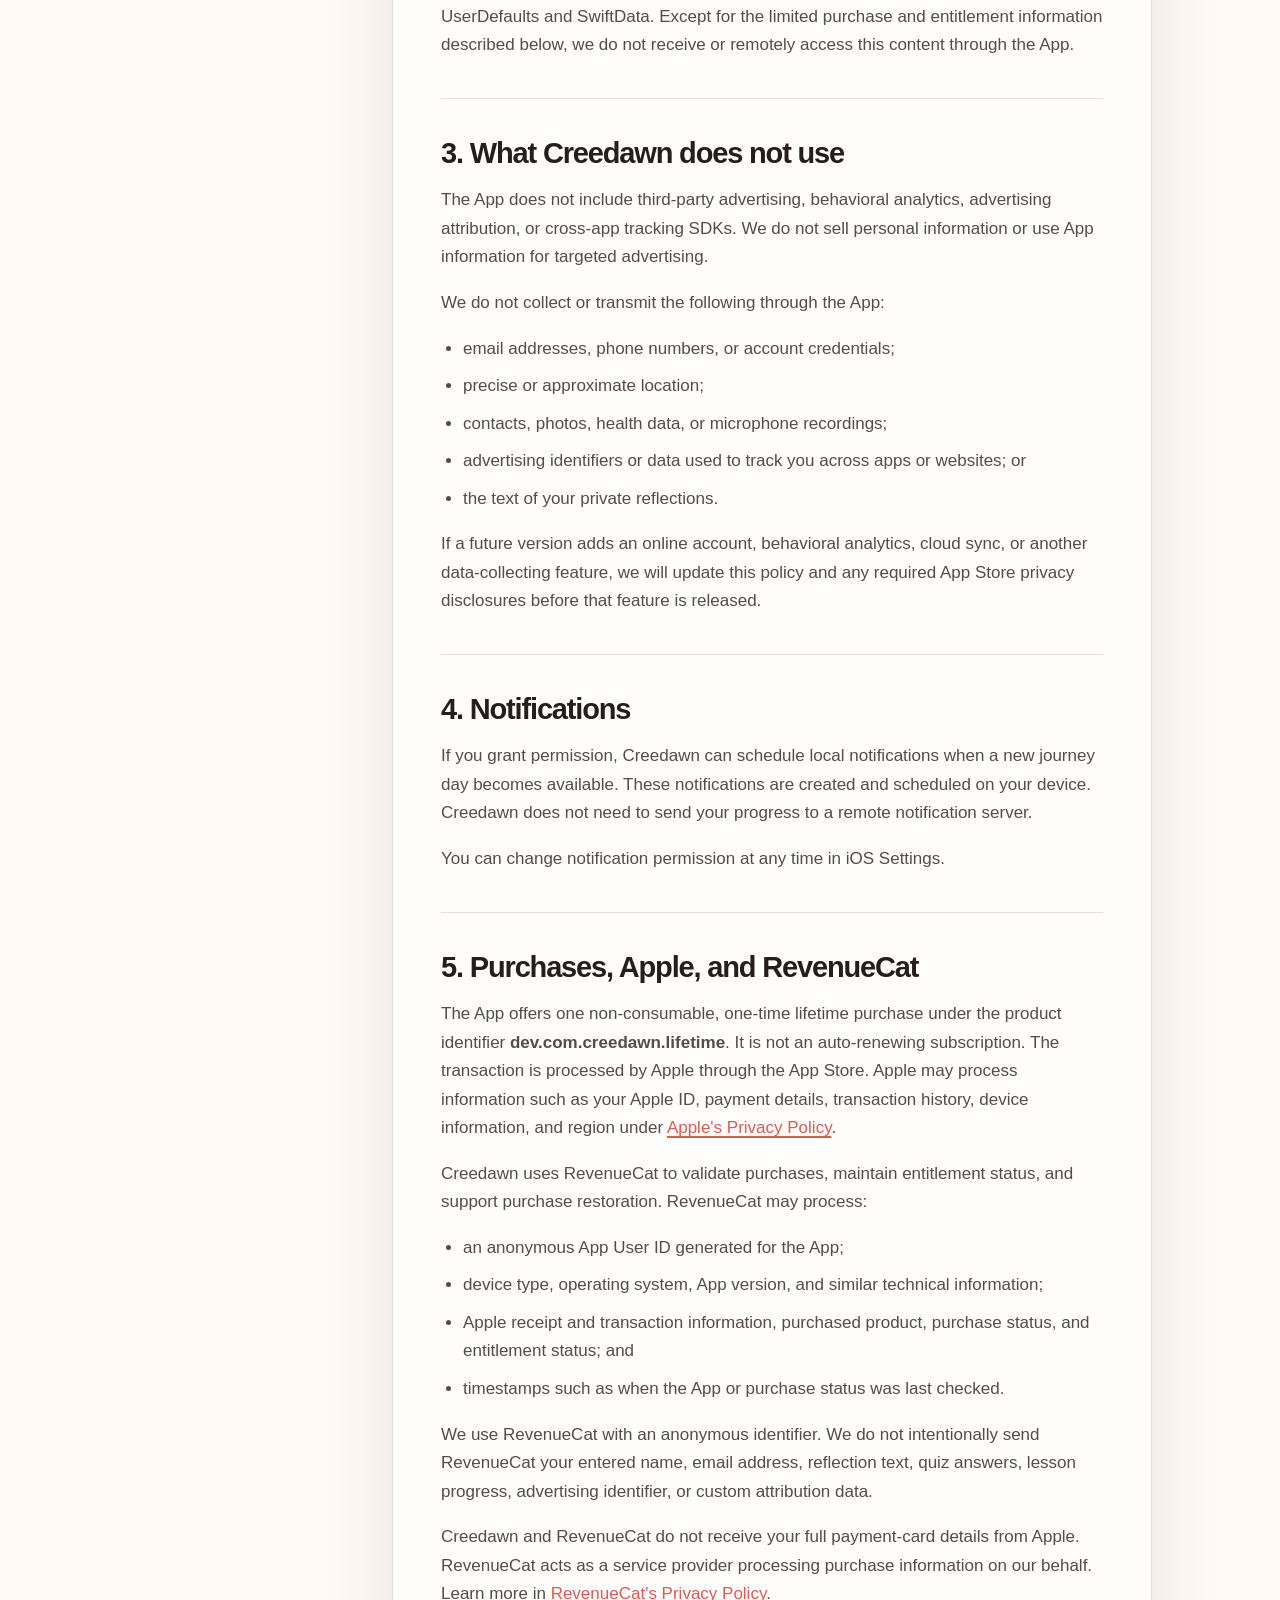
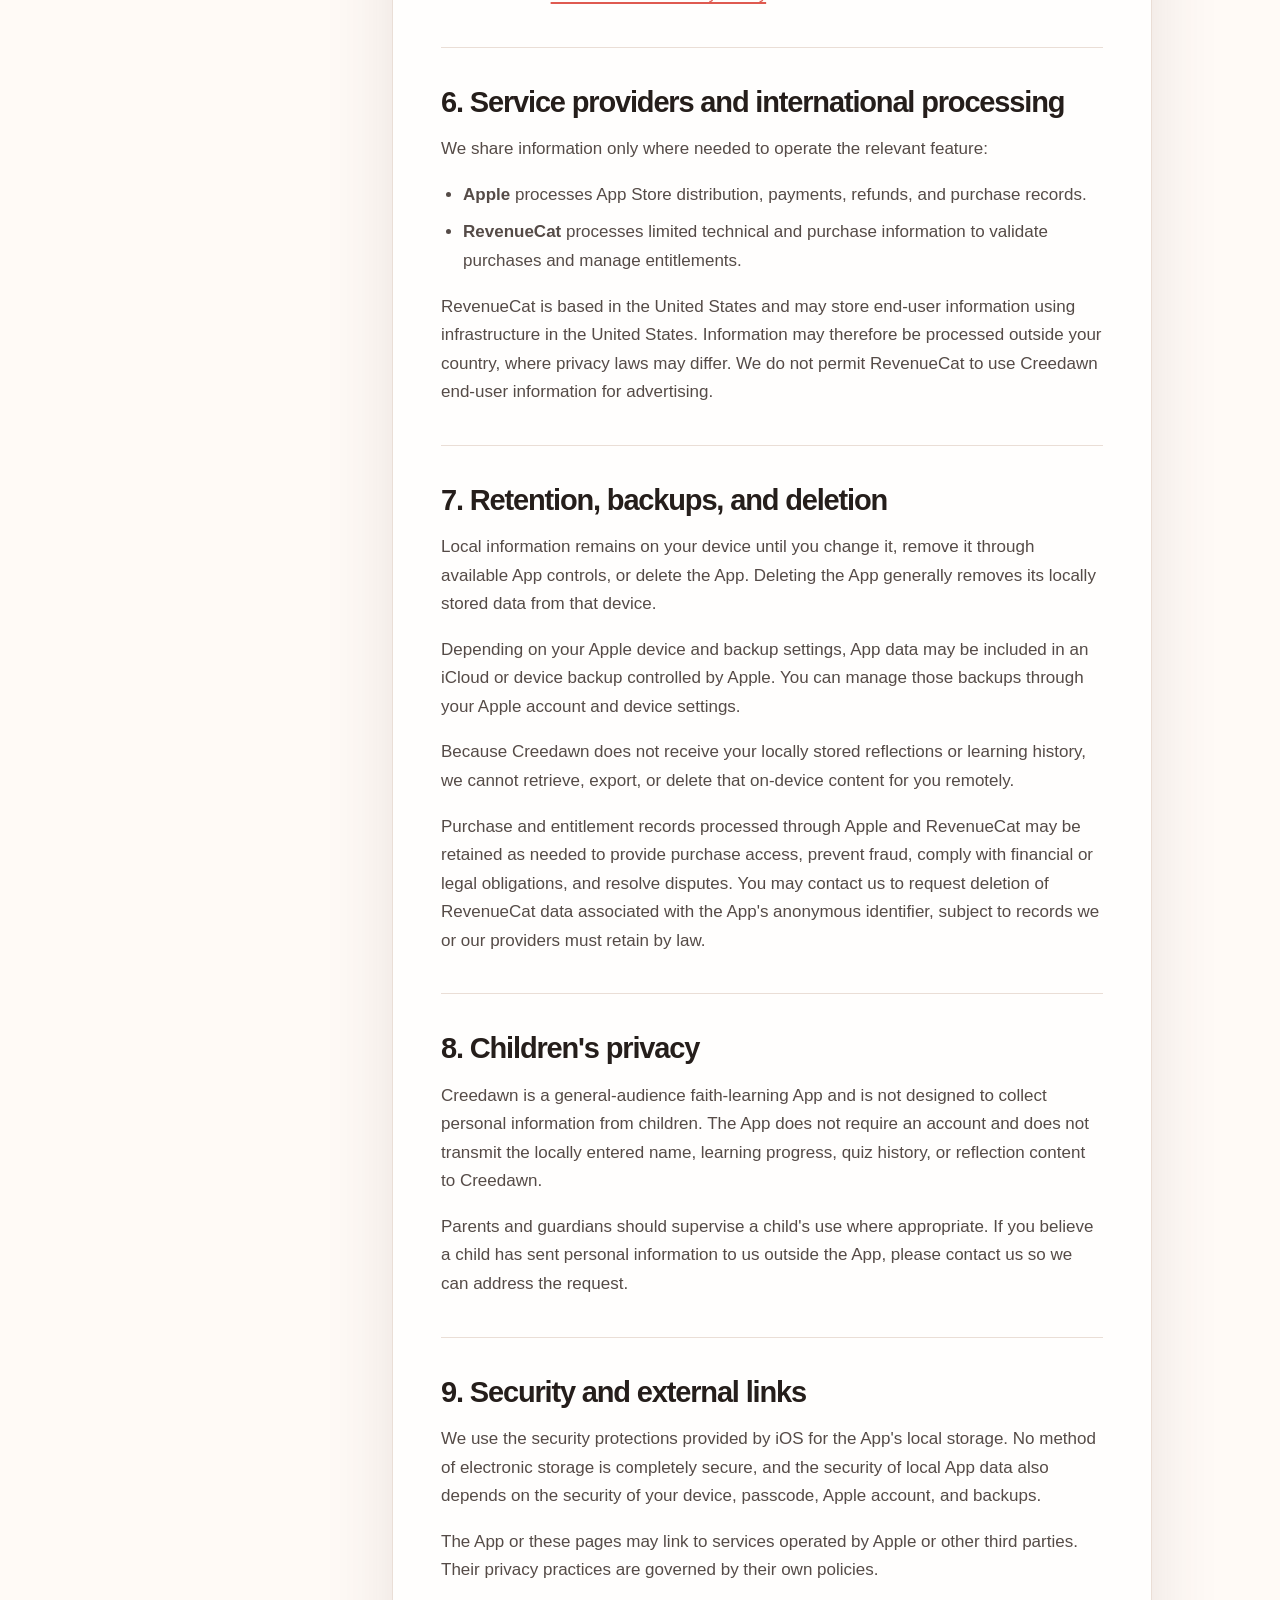
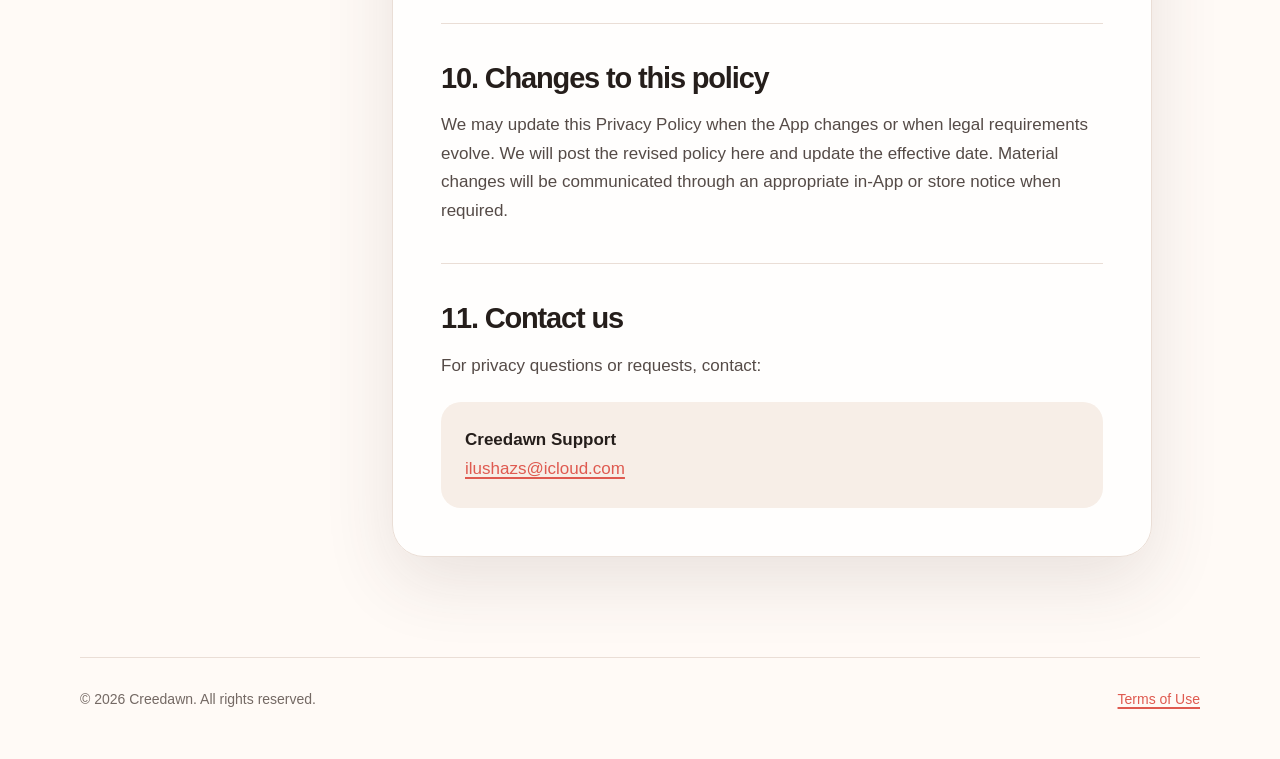
==== commit bd44464d: "Clarify lifetime purchase entitlement" ====
--- a/privacy/index.html
+++ b/privacy/index.html
@@ -92,7 +92,7 @@
 
         <section class="legal-section" id="purchases">
           <h2>5. Purchases, Apple, and RevenueCat</h2>
-          <p>If the App offers an in-app purchase, the transaction is processed by Apple through the App Store. Apple may process information such as your Apple ID, payment details, transaction history, device information, and region under <a href="https://www.apple.com/legal/privacy/" rel="noopener noreferrer">Apple's Privacy Policy</a>.</p>
+          <p>The App offers one non-consumable, one-time lifetime purchase under the product identifier <strong>dev.com.creedawn.lifetime</strong>. It is not an auto-renewing subscription. The transaction is processed by Apple through the App Store. Apple may process information such as your Apple ID, payment details, transaction history, device information, and region under <a href="https://www.apple.com/legal/privacy/" rel="noopener noreferrer">Apple's Privacy Policy</a>.</p>
           <p>Creedawn uses RevenueCat to validate purchases, maintain entitlement status, and support purchase restoration. RevenueCat may process:</p>
           <ul>
             <li>an anonymous App User ID generated for the App;</li>
